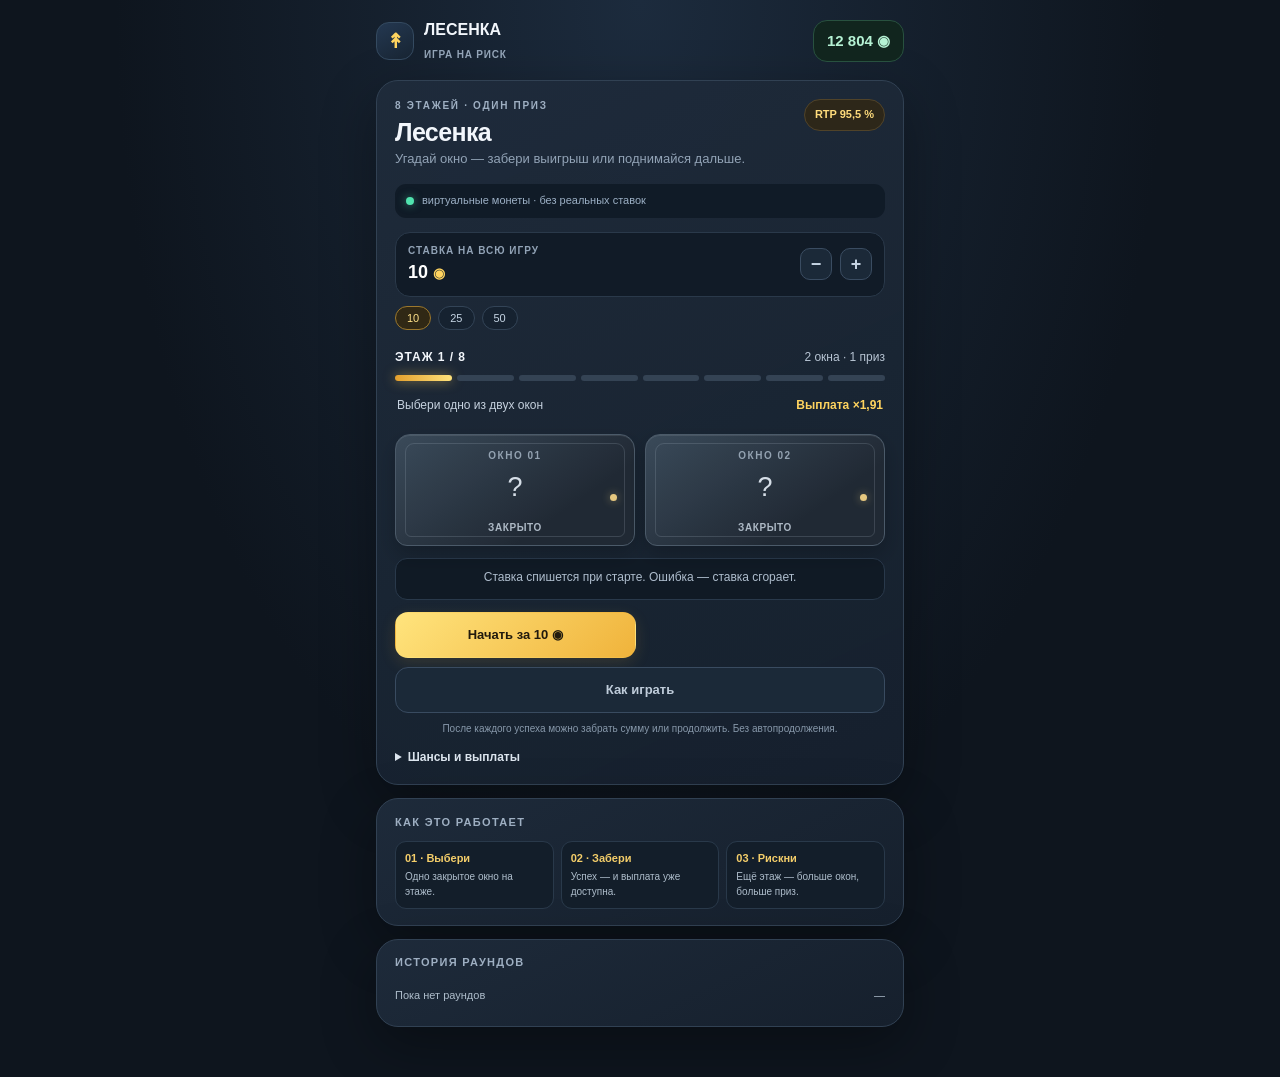
==== docs/ladder-preview.html @ 48937d0c "Добавить игру Лесенка и ничью в хоккее" ====
<!doctype html>
<html lang="ru">
<head>
<meta charset="utf-8">
<meta name="viewport" content="width=device-width,initial-scale=1">
<title>Лесенка — интерактивный макет</title>
<style>
:root{color-scheme:dark;--bg:#0e151e;--card:#192432;--line:#2a394a;--muted:#92a3b6;--ink:#f2f6fb;--gold:#ffd45f;--gold2:#f0a928;--mint:#50e3ae;--red:#ff7284;--violet:#a887ff}
*{box-sizing:border-box}body{margin:0;background:radial-gradient(ellipse at 50% 0,#1c2b3d 0,#0e151e 58%);color:var(--ink);font:15px/1.45 -apple-system,BlinkMacSystemFont,"Segoe UI",Roboto,Arial,sans-serif;min-height:100vh}
.shell{max-width:560px;margin:auto;padding:18px 16px 50px}.top{display:flex;align-items:center;justify-content:space-between;margin-bottom:16px}.brand{display:flex;align-items:center;gap:10px;font-size:16px;font-weight:800}.brandmark{display:grid;place-items:center;width:38px;height:38px;border-radius:13px;background:linear-gradient(150deg,#243851,#172432);border:1px solid #344a60;color:var(--gold);font-size:20px}.balance{padding:9px 13px;border:1px solid #28513f;border-radius:14px;background:#11251e;color:#b5f2d4;font-weight:800;font-variant-numeric:tabular-nums}
.card{border:1px solid #314153;border-radius:22px;background:linear-gradient(155deg,rgba(30,43,59,.97),rgba(22,32,45,.98));box-shadow:0 18px 55px #0005;overflow:hidden}.game{padding:18px}.head{display:flex;align-items:flex-start;justify-content:space-between;gap:12px}.eyebrow{font-size:10px;letter-spacing:.17em;font-weight:900;color:#9eafc2}.title{font-size:25px;line-height:1.1;margin:5px 0 4px;font-weight:900;letter-spacing:-.025em}.subtitle{font-size:13px;color:var(--muted)}.tag{padding:7px 10px;border:1px solid #504329;border-radius:999px;background:#2d2719;color:#ffdc7c;font-size:11px;white-space:nowrap;font-weight:800}
.disclaimer{margin:15px 0 14px;padding:9px 11px;border-radius:11px;background:#101b27;color:#9cb0c5;font-size:11px;display:flex;gap:8px;align-items:center}.disclaimer i{width:8px;height:8px;background:var(--mint);border-radius:50%;box-shadow:0 0 9px #50e3ae88;flex:none}
.stakebar{display:flex;align-items:center;gap:8px;padding:11px 12px;border:1px solid var(--line);border-radius:15px;background:#111b27}.stake-label{margin-right:auto}.stake-label small{display:block;color:var(--muted);font-size:10px;letter-spacing:.1em;font-weight:800}.stake-value{font-size:18px;font-weight:900;color:#fff}.stake-value em{font-style:normal;color:var(--gold);font-size:14px}.stake-ctrl{width:32px;height:32px;border-radius:10px;border:1px solid #3a4c61;background:#1b2938;color:#c5d3e2;font-weight:900;font-size:18px;cursor:pointer}.presets{display:flex;gap:7px;margin:9px 0 13px}.preset{border:1px solid #334457;background:#162230;color:#c5d4e3;border-radius:999px;padding:5px 11px;font-size:11px;cursor:pointer}.preset.active{border-color:#9c782d;color:#ffe18a;background:#302815}
.progress-wrap{margin-top:19px}.progress-head{display:flex;justify-content:space-between;align-items:center;margin-bottom:9px}.round-title{font-size:12px;font-weight:900;letter-spacing:.08em}.round-meta{font-size:12px;color:#b7c4d3}.track{display:grid;grid-template-columns:repeat(8,1fr);gap:5px}.step{height:6px;border-radius:99px;background:#344354;transition:.25s}.step.done{background:linear-gradient(90deg,#3fcea0,#81f0c2)}.step.current{background:linear-gradient(90deg,#e39f2d,#ffe27b);box-shadow:0 0 12px #ffcf5980}
.game-note{display:flex;justify-content:space-between;align-items:center;margin:16px 2px 9px;font-size:12px;color:#c6d2df}.odds{color:var(--gold);font-weight:800}.doors{display:grid;grid-template-columns:repeat(3,minmax(0,1fr));gap:10px;align-items:end;padding:5px 0 10px;min-height:132px}.door{position:relative;min-height:112px;border:1px solid #465b70;border-radius:15px 15px 12px 12px;background:linear-gradient(145deg,#344b61,#1d2a39 70%);box-shadow:inset 0 1px #ffffff18,0 9px 20px #0003;overflow:hidden;color:#dbe6f1;cursor:pointer;transition:transform .18s,border-color .2s,filter .2s}.door:before{content:"";position:absolute;left:9px;right:9px;top:8px;bottom:8px;border:1px solid #a7bbce33;border-radius:9px 9px 6px 6px}.door:after{content:"";position:absolute;right:17px;top:54%;width:7px;height:7px;background:#f2c75f;border-radius:50%;box-shadow:0 0 8px #f2c75f77}.door:hover:not(:disabled){transform:translateY(-4px);border-color:#f5cd63}.door:disabled{cursor:default;filter:saturate(.7)}.door .num{position:absolute;top:15px;left:0;right:0;text-align:center;font-size:10px;letter-spacing:.15em;color:#8ea3b8;font-weight:900}.door .glyph{position:absolute;left:0;right:0;top:37px;text-align:center;font-size:27px;color:#d2deeb}.door.correct{border-color:#55dfa9;background:linear-gradient(145deg,#145946,#163c36);box-shadow:0 0 23px #45e6ad35}.door.correct:after{display:none}.door.correct .glyph{color:#ffe17d;text-shadow:0 0 17px #ffc84199}.door.wrong{border-color:#bd5163;background:linear-gradient(145deg,#5a2536,#281e2a)}.door.open-other{border-color:#52d7a4;background:linear-gradient(145deg,#155740,#1b2c36)}.door .door-foot{position:absolute;bottom:12px;left:0;right:0;font-size:10px;color:#a9bacb;text-align:center;font-weight:800;letter-spacing:.06em}
.result{min-height:42px;margin:2px 0 12px;padding:10px 12px;border-radius:12px;background:#101a25;border:1px solid #29394b;color:#aebdcd;font-size:12px;text-align:center}.result.good{border-color:#29785a;color:#a5f2d1;background:#12271f}.result.bad{border-color:#743d4a;color:#ffc1ca;background:#2b1a22}.result b{color:#fff}.actions{display:grid;grid-template-columns:1fr 1fr;gap:9px}.btn{min-height:46px;border-radius:13px;border:1px solid transparent;padding:10px 12px;font-weight:900;font-size:13px;cursor:pointer;transition:filter .15s,transform .15s}.btn:active{transform:scale(.98)}.btn:disabled{opacity:.42;cursor:not-allowed}.btn.gold{color:#211a0d;background:linear-gradient(135deg,#ffe47d,#f0b33b);box-shadow:0 5px 16px #e8ae3c24}.btn.continue{color:#e9e1ff;background:linear-gradient(135deg,#4f3c7d,#30294f);border-color:#7961b3}.btn.secondary{grid-column:1/-1;color:#bfccda;background:#1b2938;border-color:#394b60}.helper{text-align:center;margin:9px 0 0;color:#8798aa;font-size:10px}.secondary-card{margin-top:13px;padding:16px 18px}.section-title{font-weight:900;letter-spacing:.12em;font-size:11px;color:#9eafc2;margin:0 0 10px}.how{display:grid;grid-template-columns:repeat(3,1fr);gap:7px}.how div{padding:9px;border:1px solid #29394a;border-radius:11px;background:#131e2a;font-size:10px;color:#aebdcb}.how b{display:block;color:#f4ce6a;margin-bottom:3px;font-size:11px}
details{margin-top:13px;color:#b7c6d5}summary{cursor:pointer;color:#dce5ee;font-size:12px;font-weight:800}table{width:100%;border-collapse:collapse;margin-top:10px;font-size:10px;font-variant-numeric:tabular-nums}th,td{text-align:right;padding:6px 3px;border-bottom:1px solid #304153}th:first-child,td:first-child{text-align:left}th{color:#a9bacb;font-weight:800}td:last-child{color:#ffdc7d;font-weight:800}.tiny{color:#8192a4;font-size:10px;line-height:1.5;margin:9px 0 0}.history{margin-top:13px;padding:15px 18px}.history-list{display:flex;flex-direction:column;gap:6px}.history-row{display:flex;justify-content:space-between;padding:7px 0;border-bottom:1px solid #2b3949;color:#aebdcb;font-size:11px}.history-row:last-child{border:0}.toast{position:fixed;left:50%;bottom:20px;transform:translate(-50%,12px);opacity:0;padding:10px 15px;border-radius:12px;background:#eaf3f9;color:#12202c;font-weight:800;font-size:12px;box-shadow:0 8px 28px #0007;transition:.2s;pointer-events:none}.toast.on{opacity:1;transform:translate(-50%,0)}
@media(max-width:420px){.shell{padding:12px 10px 30px}.game{padding:14px}.title{font-size:22px}.doors{gap:7px}.door{min-height:102px}.actions{gap:7px}.btn{font-size:12px;padding:9px 8px}.tag{font-size:10px}.how div{padding:7px;font-size:9px}}
</style>
</head>
<body>
<div class="shell">
  <header class="top"><div class="brand"><span class="brandmark">↟</span><span>ЛЕСЕНКА<br><small style="font-size:10px;color:#93a4b7;font-weight:600;letter-spacing:.08em">ИГРА НА РИСК</small></span></div><div class="balance" id="balance">12 804 ◉</div></header>
  <main>
    <section class="card game">
      <div class="head"><div><div class="eyebrow">8 ЭТАЖЕЙ · ОДИН ПРИЗ</div><h1 class="title">Лесенка</h1><div class="subtitle">Угадай окно — забери выигрыш или поднимайся дальше.</div></div><div class="tag">RTP 95,5 %</div></div>
      <div class="disclaimer"><i></i><span>виртуальные монеты · без реальных ставок</span></div>
      <div class="stakebar"><div class="stake-label"><small>СТАВКА НА ВСЮ ИГРУ</small><span class="stake-value"><span id="stake">10</span> <em>◉</em></span></div><button class="stake-ctrl" id="minus" aria-label="Уменьшить">−</button><button class="stake-ctrl" id="plus" aria-label="Увеличить">+</button></div>
      <div class="presets"><button class="preset active" data-stake="10">10</button><button class="preset" data-stake="25">25</button><button class="preset" data-stake="50">50</button></div>
      <div class="progress-wrap"><div class="progress-head"><span class="round-title" id="roundTitle">ЭТАЖ 1 / 8</span><span class="round-meta" id="roundMeta">2 окна · 1 приз</span></div><div class="track" id="track"></div></div>
      <div class="game-note"><span id="note">Выбери одно из двух окон</span><span class="odds" id="multiplier">Выплата ×1,91</span></div>
      <div class="doors" id="doors"></div>
      <div class="result" id="result">Ставка спишется при старте. Ошибка — ставка сгорает.</div>
      <div class="actions" id="actions"><button class="btn gold" id="start">Начать за 10 ◉</button><button class="btn secondary" id="rules">Как играть</button></div>
      <p class="helper" id="helper">После каждого успеха можно забрать сумму или продолжить. Без автопродолжения.</p>
      <details><summary>Шансы и выплаты</summary><table><thead><tr><th>Этаж</th><th>Окон</th><th>Дойти</th><th>Множитель</th></tr></thead><tbody id="payouts"></tbody></table><p class="tiny">Выплата включает исходную ставку. Приз прячет сервер; клиент узнаёт результат только после выбора.</p></details>
    </section>
    <section class="card secondary-card" id="howCard"><h2 class="section-title">КАК ЭТО РАБОТАЕТ</h2><div class="how"><div><b>01 · Выбери</b>Одно закрытое окно на этаже.</div><div><b>02 · Забери</b>Успех — и выплата уже доступна.</div><div><b>03 · Рискни</b>Ещё этаж — больше окон, больше приз.</div></div></section>
    <section class="card history"><h2 class="section-title">ИСТОРИЯ РАУНДОВ</h2><div class="history-list" id="history"><div class="history-row"><span>Пока нет раундов</span><span>—</span></div></div></section>
  </main>
</div>
<div class="toast" id="toast"></div>
<script>
(()=>{
  const RTP=.955, startBalance=12804, maxStake=50;
  let balance=startBalance, stake=10, round=1, safe=-1, phase='ready', cashout=0, history=[];
  const $=s=>document.querySelector(s), money=n=>Math.round(n).toLocaleString('ru-RU').replace(/\u00a0/g,' '), windows=()=>round+1, mult=k=>RTP*factorial(k+1), factorial=n=>{let x=1;for(let i=2;i<=n;i++)x*=i;return x};
  const chance=k=>1/factorial(k+1);
  function toast(s){const n=$('#toast');n.textContent=s;n.classList.add('on');setTimeout(()=>n.classList.remove('on'),2200)}
  function renderTrack(){ $('#track').innerHTML=''; for(let i=1;i<=8;i++){const d=document.createElement('i');d.className='step'+(i<round?' done':i===round?' current':'');$('#track').append(d)} }
  function renderDoors(reveal=false,chosen=-1){
    const box=$('#doors');box.innerHTML='';box.style.gridTemplateColumns=`repeat(${Math.min(windows(),4)},minmax(0,1fr))`;
    for(let i=0;i<windows();i++){
      const b=document.createElement('button');b.className='door';b.disabled=phase!=='pick';
      const isSafe=i===safe;
      if(reveal&&isSafe)b.classList.add(i===chosen?'correct':'open-other');
      if(reveal&&i===chosen&&!isSafe)b.classList.add('wrong');
      b.innerHTML=`<span class="num">ОКНО ${String(i+1).padStart(2,'0')}</span><span class="glyph">${reveal&&isSafe?'✦':reveal&&i===chosen?'×':'?'}</span><span class="door-foot">${reveal&&isSafe?'ПРИЗ':reveal&&i===chosen?'ПУСТО':'ЗАКРЫТО'}</span>`;
      b.addEventListener('click',()=>choose(i));box.append(b);
    }
  }
  function sync(){
    $('#balance').textContent=money(balance)+' ◉';$('#stake').textContent=money(stake);$('#roundTitle').textContent=`ЭТАЖ ${round} / 8`;
    $('#roundMeta').textContent=`${windows()} окна · 1 приз`;$('#multiplier').textContent=`Выплата ×${mult(round).toLocaleString('ru-RU',{maximumFractionDigits:2})}`;
    $('#note').textContent=phase==='ready'?'Выбери одно из двух окон':phase==='pick'?`Где приз? · шанс ${Math.round(100/windows())}%`:phase==='won'?`Приз найден · ${money(cashout)} ◉`:phase==='lost'?'Этот ход оказался пустым':'Раунд завершён';
    document.querySelectorAll('.preset').forEach(b=>b.classList.toggle('active',Number(b.dataset.stake)===stake));
    $('#start').disabled=phase!=='ready'||stake>balance;$('#start').textContent=phase==='ready'?`Начать за ${money(stake)} ◉`:phase==='pick'?'Выбери окно':'Начать заново';
    $('#start').style.display=phase==='ready'||phase==='lost'||phase==='done'?'block':'none';
    $('#actions').querySelectorAll('.dynamic').forEach(x=>x.remove());
    if(phase==='won'){
      const take=document.createElement('button');take.className='btn gold dynamic';take.textContent=`Забрать ${money(cashout)} ◉`;take.onclick=collect;$('#actions').prepend(take);
      if(round<8){const go=document.createElement('button');go.className='btn continue dynamic';go.textContent=`Дальше · ${windows()+1} окна`;go.onclick=continueGame;$('#actions').prepend(go)}
    }
    if(phase==='lost'||phase==='done'){
      const again=document.createElement('button');again.className='btn gold dynamic';again.textContent='Сыграть ещё';again.onclick=reset;$('#actions').prepend(again);$('#start').style.display='none';
    }
    if(phase==='ready')$('#result').className='result';
    if(phase==='pick'){$('#result').className='result';$('#result').textContent='Выбирай осторожно: на каждом этаже один приз.'}
    if(phase==='won'){$('#result').className='result good';$('#result').innerHTML=`<b>Нашёл приз!</b> Можно забрать ${money(cashout)} ◉ или рискнуть следующей дверью.`}
    if(phase==='lost'){$('#result').className='result bad';$('#result').innerHTML=`<b>Мимо.</b> Ставка ${money(stake)} ◉ потеряна.`}
    if(phase==='done'){$('#result').className='result good';$('#result').innerHTML=`<b>Все 8 этажей пройдены!</b> Забрано ${money(cashout)} ◉.`}
    $('#helper').textContent=phase==='pick'?'Касса появится после верного выбора. Ошибка завершает игру.':'После каждого успеха можно забрать сумму или продолжить. Без автопродолжения.';
    renderTrack();renderDoors(phase==='won'||phase==='lost'||phase==='done',window.chosen??-1);renderHistory();
  }
  function start(){if(phase!=='ready'||stake>balance)return;balance-=stake;round=1;safe=Math.floor(Math.random()*windows());phase='pick';window.chosen=-1;sync()}
  function choose(i){if(phase!=='pick')return;window.chosen=i;if(i===safe){cashout=Math.round(stake*mult(round));phase=round===8?'done':'won';if(phase==='done'){balance+=cashout;history.unshift({round:8,stake,payout:cashout,result:'Пройдено'})}}else{phase='lost';history.unshift({round,stake,payout:0,result:'Промах'})}sync()}
  function collect(){balance+=cashout;history.unshift({round,stake,payout:cashout,result:`Забрано на этаже ${round}`});phase='done';sync()}
  function continueGame(){if(phase!=='won'||round>=8)return;round++;safe=Math.floor(Math.random()*windows());phase='pick';window.chosen=-1;cashout=0;sync()}
  function reset(){round=1;phase='ready';safe=-1;window.chosen=-1;cashout=0;sync()}
  function renderHistory(){const h=$('#history');h.innerHTML=history.length?'':'<div class="history-row"><span>Пока нет раундов</span><span>—</span></div>';history.slice(0,5).forEach(x=>{const r=document.createElement('div');r.className='history-row';r.innerHTML=`<span>${x.result} · этаж ${x.round} · ставка ${money(x.stake)} ◉</span><b style="color:${x.payout?'#8ae9bd':'#ff9aaa'}">${x.payout?'+'+money(x.payout):'−'+money(x.stake)} ◉</b>`;h.append(r)})}
  function renderPayouts(){const b=$('#payouts');for(let k=1;k<=8;k++){const r=document.createElement('tr');r.innerHTML=`<td>${k}</td><td>${k+1}</td><td>${(chance(k)*100).toLocaleString('ru-RU',{maximumFractionDigits:4})}%</td><td>×${mult(k).toLocaleString('ru-RU',{maximumFractionDigits:2})}</td>`;b.append(r)}}
  document.querySelectorAll('.preset').forEach(b=>b.onclick=()=>{if(phase==='ready'){stake=Math.min(maxStake,Number(b.dataset.stake));sync()}});
  $('#minus').onclick=()=>{if(phase==='ready')stake=Math.max(10,stake-5),sync()};$('#plus').onclick=()=>{if(phase==='ready')stake=Math.min(maxStake,stake+5),sync()};$('#start').onclick=start;
  $('#rules').onclick=()=>document.querySelector('#howCard').scrollIntoView({behavior:'smooth'});
  renderPayouts();sync();
})();
</script>
</body>
</html>
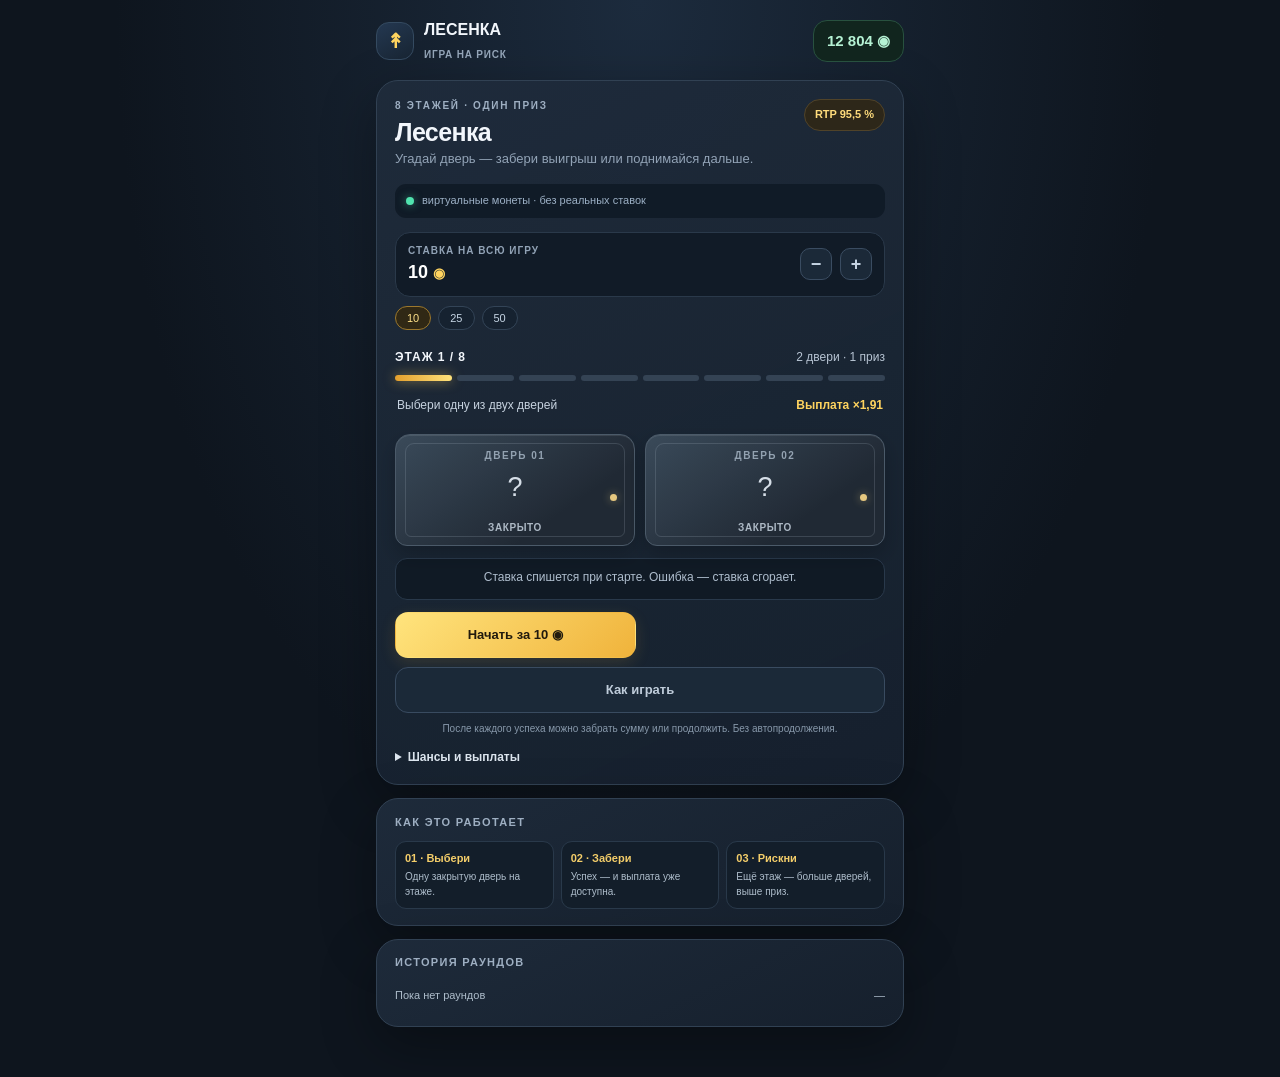
==== commit 13ff2e2d: "Заменить окна в Лесенке на двери" ====
--- a/docs/ladder-preview.html
+++ b/docs/ladder-preview.html
@@ -23,19 +23,19 @@
   <header class="top"><div class="brand"><span class="brandmark">↟</span><span>ЛЕСЕНКА<br><small style="font-size:10px;color:#93a4b7;font-weight:600;letter-spacing:.08em">ИГРА НА РИСК</small></span></div><div class="balance" id="balance">12 804 ◉</div></header>
   <main>
     <section class="card game">
-      <div class="head"><div><div class="eyebrow">8 ЭТАЖЕЙ · ОДИН ПРИЗ</div><h1 class="title">Лесенка</h1><div class="subtitle">Угадай окно — забери выигрыш или поднимайся дальше.</div></div><div class="tag">RTP 95,5 %</div></div>
+      <div class="head"><div><div class="eyebrow">8 ЭТАЖЕЙ · ОДИН ПРИЗ</div><h1 class="title">Лесенка</h1><div class="subtitle">Угадай дверь — забери выигрыш или поднимайся дальше.</div></div><div class="tag">RTP 95,5 %</div></div>
       <div class="disclaimer"><i></i><span>виртуальные монеты · без реальных ставок</span></div>
       <div class="stakebar"><div class="stake-label"><small>СТАВКА НА ВСЮ ИГРУ</small><span class="stake-value"><span id="stake">10</span> <em>◉</em></span></div><button class="stake-ctrl" id="minus" aria-label="Уменьшить">−</button><button class="stake-ctrl" id="plus" aria-label="Увеличить">+</button></div>
       <div class="presets"><button class="preset active" data-stake="10">10</button><button class="preset" data-stake="25">25</button><button class="preset" data-stake="50">50</button></div>
-      <div class="progress-wrap"><div class="progress-head"><span class="round-title" id="roundTitle">ЭТАЖ 1 / 8</span><span class="round-meta" id="roundMeta">2 окна · 1 приз</span></div><div class="track" id="track"></div></div>
-      <div class="game-note"><span id="note">Выбери одно из двух окон</span><span class="odds" id="multiplier">Выплата ×1,91</span></div>
+      <div class="progress-wrap"><div class="progress-head"><span class="round-title" id="roundTitle">ЭТАЖ 1 / 8</span><span class="round-meta" id="roundMeta">2 двери · 1 приз</span></div><div class="track" id="track"></div></div>
+      <div class="game-note"><span id="note">Выбери одну из двух дверей</span><span class="odds" id="multiplier">Выплата ×1,91</span></div>
       <div class="doors" id="doors"></div>
       <div class="result" id="result">Ставка спишется при старте. Ошибка — ставка сгорает.</div>
       <div class="actions" id="actions"><button class="btn gold" id="start">Начать за 10 ◉</button><button class="btn secondary" id="rules">Как играть</button></div>
       <p class="helper" id="helper">После каждого успеха можно забрать сумму или продолжить. Без автопродолжения.</p>
-      <details><summary>Шансы и выплаты</summary><table><thead><tr><th>Этаж</th><th>Окон</th><th>Дойти</th><th>Множитель</th></tr></thead><tbody id="payouts"></tbody></table><p class="tiny">Выплата включает исходную ставку. Приз прячет сервер; клиент узнаёт результат только после выбора.</p></details>
+      <details><summary>Шансы и выплаты</summary><table><thead><tr><th>Этаж</th><th>Дверей</th><th>Дойти</th><th>Множитель</th></tr></thead><tbody id="payouts"></tbody></table><p class="tiny">Выплата включает исходную ставку. Приз прячет сервер; клиент узнаёт результат только после выбора.</p></details>
     </section>
-    <section class="card secondary-card" id="howCard"><h2 class="section-title">КАК ЭТО РАБОТАЕТ</h2><div class="how"><div><b>01 · Выбери</b>Одно закрытое окно на этаже.</div><div><b>02 · Забери</b>Успех — и выплата уже доступна.</div><div><b>03 · Рискни</b>Ещё этаж — больше окон, больше приз.</div></div></section>
+    <section class="card secondary-card" id="howCard"><h2 class="section-title">КАК ЭТО РАБОТАЕТ</h2><div class="how"><div><b>01 · Выбери</b>Одну закрытую дверь на этаже.</div><div><b>02 · Забери</b>Успех — и выплата уже доступна.</div><div><b>03 · Рискни</b>Ещё этаж — больше дверей, выше приз.</div></div></section>
     <section class="card history"><h2 class="section-title">ИСТОРИЯ РАУНДОВ</h2><div class="history-list" id="history"><div class="history-row"><span>Пока нет раундов</span><span>—</span></div></div></section>
   </main>
 </div>
@@ -45,6 +45,7 @@
   const RTP=.955, startBalance=12804, maxStake=50;
   let balance=startBalance, stake=10, round=1, safe=-1, phase='ready', cashout=0, history=[];
   const $=s=>document.querySelector(s), money=n=>Math.round(n).toLocaleString('ru-RU').replace(/\u00a0/g,' '), windows=()=>round+1, mult=k=>RTP*factorial(k+1), factorial=n=>{let x=1;for(let i=2;i<=n;i++)x*=i;return x};
+  const doorWord=count=>{const n=count%100,last=n%10;return `${count} ${n>=11&&n<=14||last===0||last>=5?'дверей':last===1?'дверь':'двери'}`};
   const chance=k=>1/factorial(k+1);
   function toast(s){const n=$('#toast');n.textContent=s;n.classList.add('on');setTimeout(()=>n.classList.remove('on'),2200)}
   function renderTrack(){ $('#track').innerHTML=''; for(let i=1;i<=8;i++){const d=document.createElement('i');d.className='step'+(i<round?' done':i===round?' current':'');$('#track').append(d)} }
@@ -55,21 +56,21 @@
       const isSafe=i===safe;
       if(reveal&&isSafe)b.classList.add(i===chosen?'correct':'open-other');
       if(reveal&&i===chosen&&!isSafe)b.classList.add('wrong');
-      b.innerHTML=`<span class="num">ОКНО ${String(i+1).padStart(2,'0')}</span><span class="glyph">${reveal&&isSafe?'✦':reveal&&i===chosen?'×':'?'}</span><span class="door-foot">${reveal&&isSafe?'ПРИЗ':reveal&&i===chosen?'ПУСТО':'ЗАКРЫТО'}</span>`;
+      b.innerHTML=`<span class="num">ДВЕРЬ ${String(i+1).padStart(2,'0')}</span><span class="glyph">${reveal&&isSafe?'✦':reveal&&i===chosen?'×':'?'}</span><span class="door-foot">${reveal&&isSafe?'ПРИЗ':reveal&&i===chosen?'ПУСТО':'ЗАКРЫТО'}</span>`;
       b.addEventListener('click',()=>choose(i));box.append(b);
     }
   }
   function sync(){
     $('#balance').textContent=money(balance)+' ◉';$('#stake').textContent=money(stake);$('#roundTitle').textContent=`ЭТАЖ ${round} / 8`;
-    $('#roundMeta').textContent=`${windows()} окна · 1 приз`;$('#multiplier').textContent=`Выплата ×${mult(round).toLocaleString('ru-RU',{maximumFractionDigits:2})}`;
-    $('#note').textContent=phase==='ready'?'Выбери одно из двух окон':phase==='pick'?`Где приз? · шанс ${Math.round(100/windows())}%`:phase==='won'?`Приз найден · ${money(cashout)} ◉`:phase==='lost'?'Этот ход оказался пустым':'Раунд завершён';
+    $('#roundMeta').textContent=`${doorWord(windows())} · 1 приз`;$('#multiplier').textContent=`Выплата ×${mult(round).toLocaleString('ru-RU',{maximumFractionDigits:2})}`;
+    $('#note').textContent=phase==='ready'?'Выбери одну из двух дверей':phase==='pick'?`Где приз? · шанс ${Math.round(100/windows())}%`:phase==='won'?`Приз найден · ${money(cashout)} ◉`:phase==='lost'?'Этот ход оказался пустым':'Раунд завершён';
     document.querySelectorAll('.preset').forEach(b=>b.classList.toggle('active',Number(b.dataset.stake)===stake));
-    $('#start').disabled=phase!=='ready'||stake>balance;$('#start').textContent=phase==='ready'?`Начать за ${money(stake)} ◉`:phase==='pick'?'Выбери окно':'Начать заново';
+    $('#start').disabled=phase!=='ready'||stake>balance;$('#start').textContent=phase==='ready'?`Начать за ${money(stake)} ◉`:phase==='pick'?'Выбери дверь':'Начать заново';
     $('#start').style.display=phase==='ready'||phase==='lost'||phase==='done'?'block':'none';
     $('#actions').querySelectorAll('.dynamic').forEach(x=>x.remove());
     if(phase==='won'){
       const take=document.createElement('button');take.className='btn gold dynamic';take.textContent=`Забрать ${money(cashout)} ◉`;take.onclick=collect;$('#actions').prepend(take);
-      if(round<8){const go=document.createElement('button');go.className='btn continue dynamic';go.textContent=`Дальше · ${windows()+1} окна`;go.onclick=continueGame;$('#actions').prepend(go)}
+      if(round<8){const go=document.createElement('button');go.className='btn continue dynamic';go.textContent=`Дальше · ${doorWord(windows()+1)}`;go.onclick=continueGame;$('#actions').prepend(go)}
     }
     if(phase==='lost'||phase==='done'){
       const again=document.createElement('button');again.className='btn gold dynamic';again.textContent='Сыграть ещё';again.onclick=reset;$('#actions').prepend(again);$('#start').style.display='none';
